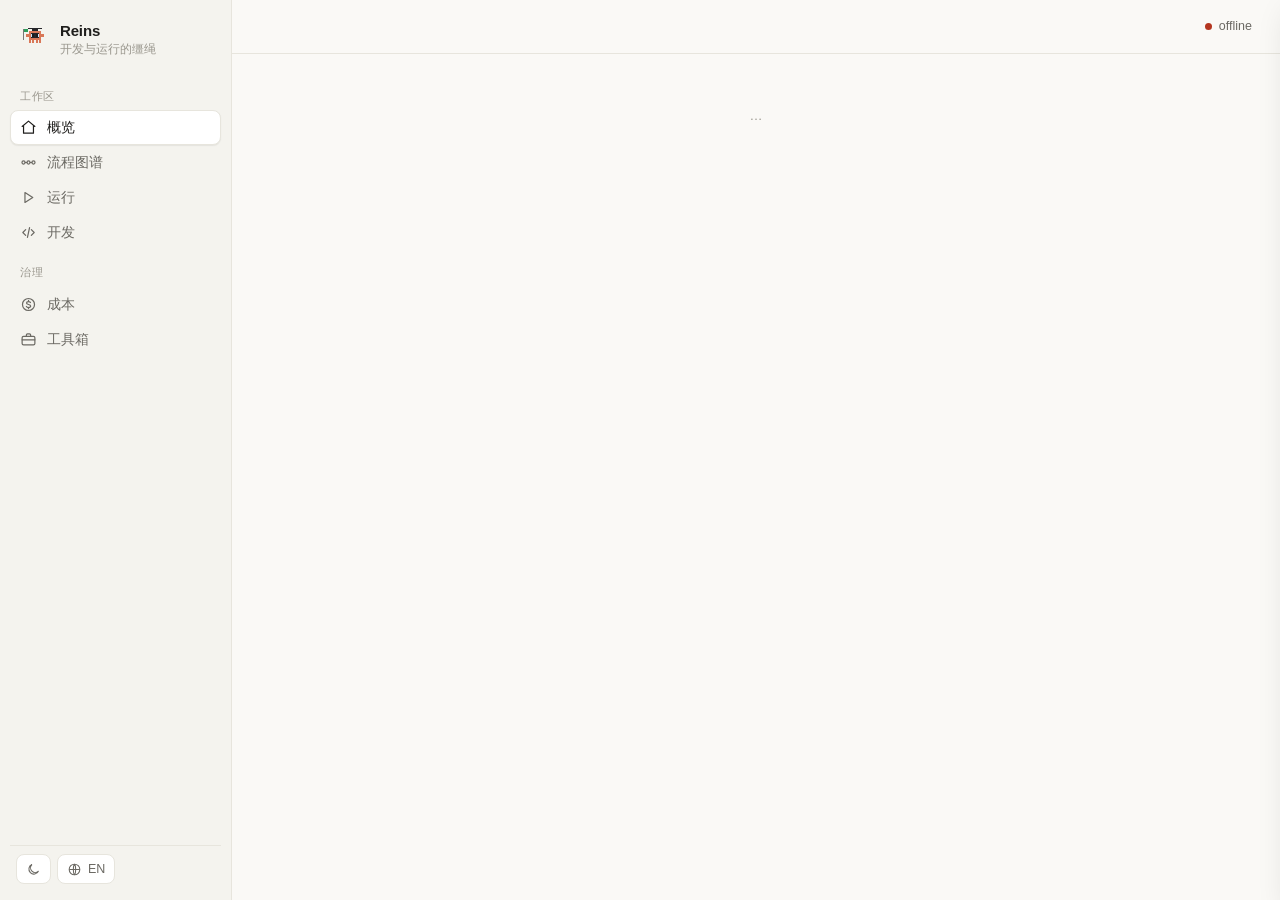
==== reins/board_ui/index.html @ e7862167 "board: redesigned as a web app (sidebar, overview, pipeline drawer, runs, dev, cost, toolbox) - fron" ====
<!doctype html>
<html lang="zh">
<head>
<meta charset="utf-8">
<meta name="viewport" content="width=device-width, initial-scale=1">
<title>Reins</title>
<link rel="stylesheet" href="app.css">
</head>
<body>
<div class="app">
  <aside class="sidebar">
    <a class="brand" href="#/overview"><span id="brand-crab"></span><span><b>Reins</b><small id="brand-sub"></small></span></a>
    <nav class="nav" id="nav"></nav>
    <div class="grow"></div>
    <div class="foot">
      <button class="iconbtn" id="theme" title="theme"></button>
      <button class="iconbtn" id="lang" title="language"></button>
    </div>
  </aside>
  <div class="main">
    <header class="topbar">
      <div class="crumbs" id="crumbs"></div>
      <div class="spacer"></div>
      <span class="live" id="live"></span>
    </header>
    <main class="page" id="page"></main>
  </div>
</div>
<div class="scrim" id="scrim"></div>
<aside class="drawer" id="drawer" aria-hidden="true"></aside>
<script src="app.js"></script>
</body>
</html>
---- reins/board_ui/app.css ----
:root {
  --bg: #faf9f6;
  --panel: #ffffff;
  --sidebar: #f4f3ee;
  --sunken: #f4f3ee;
  --hover: #efede6;
  --border: #e7e5dd;
  --border-strong: #d6d3c9;
  --text: #1f1e1c;
  --muted: #6b6963;
  --faint: #9a978e;
  --accent: #c96442;
  --accent-soft: #f6e9e3;
  --accent-text: #9c4527;
  --green: #2f7d57;
  --green-soft: #e5f2ea;
  --amber: #a86b12;
  --amber-soft: #f8eedb;
  --red: #b4361f;
  --red-soft: #f9e5df;
  --blue: #2f62c4;
  --blue-soft: #e5edfa;
  --violet: #6e4fb5;
  --violet-soft: #eee8f8;
  --teal: #157a6e;
  --teal-soft: #e0f2ef;
  --gray-soft: #efeee9;
  --shadow: 0 1px 2px rgba(31, 30, 28, .04), 0 1px 1px rgba(31, 30, 28, .03);
  --shadow-lg: 0 12px 32px rgba(31, 30, 28, .14), 0 2px 6px rgba(31, 30, 28, .06);
  --radius: 10px;
  --radius-lg: 14px;
  --mono: ui-monospace, "SF Mono", "JetBrains Mono", Menlo, Consolas, monospace;
  --sans: -apple-system, BlinkMacSystemFont, "Segoe UI", Inter, "PingFang SC", "Hiragino Sans GB", "Noto Sans SC", "Microsoft YaHei", sans-serif;
}
@media (prefers-color-scheme: dark) {
  :root:not([data-theme="light"]) {
    --bg: #1b1a18; --panel: #232220; --sidebar: #1f1e1c; --sunken: #1f1e1c; --hover: #2c2a27;
    --border: #34322e; --border-strong: #46433e; --text: #ebe9e3; --muted: #a8a59c; --faint: #7d7a72;
    --accent: #d97757; --accent-soft: #3a2a23; --accent-text: #eba487;
    --green: #5fbf8f; --green-soft: #1f3329; --amber: #e0a94a; --amber-soft: #382d1b; --red: #ec7b62; --red-soft: #3c231d;
    --blue: #7ea6f0; --blue-soft: #1f2a3e; --violet: #b49ae8; --violet-soft: #2c2540; --teal: #5cc4b5; --teal-soft: #1b3330;
    --gray-soft: #2c2a27; --shadow: none; --shadow-lg: 0 12px 32px rgba(0, 0, 0, .5);
  }
}
:root[data-theme="dark"] {
  --bg: #1b1a18; --panel: #232220; --sidebar: #1f1e1c; --sunken: #1f1e1c; --hover: #2c2a27;
  --border: #34322e; --border-strong: #46433e; --text: #ebe9e3; --muted: #a8a59c; --faint: #7d7a72;
  --accent: #d97757; --accent-soft: #3a2a23; --accent-text: #eba487;
  --green: #5fbf8f; --green-soft: #1f3329; --amber: #e0a94a; --amber-soft: #382d1b; --red: #ec7b62; --red-soft: #3c231d;
  --blue: #7ea6f0; --blue-soft: #1f2a3e; --violet: #b49ae8; --violet-soft: #2c2540; --teal: #5cc4b5; --teal-soft: #1b3330;
  --gray-soft: #2c2a27; --shadow: none; --shadow-lg: 0 12px 32px rgba(0, 0, 0, .5);
}

* { box-sizing: border-box; }
html, body { margin: 0; height: 100%; }
html { scrollbar-color: var(--border-strong) transparent; }
.table-wrap { scrollbar-width: thin; }
body { background: var(--bg); color: var(--text); font: 14px/1.5 var(--sans); -webkit-font-smoothing: antialiased; }
a { color: inherit; text-decoration: none; }
button { font: inherit; color: inherit; }
.mono { font-family: var(--mono); font-size: 12.5px; }
.muted { color: var(--muted); }
.faint { color: var(--faint); }
.nowrap { white-space: nowrap; }

/* ---------- shell ---------- */
.app { display: grid; grid-template-columns: 232px 1fr; min-height: 100vh; }
.sidebar { background: var(--sidebar); border-right: 1px solid var(--border); padding: 14px 10px; position: sticky; top: 0; height: 100vh;
  display: flex; flex-direction: column; gap: 2px; }
.brand { display: flex; align-items: center; gap: 10px; padding: 6px 10px 14px; }
.brand svg { width: 30px; height: 22px; shape-rendering: crispEdges; }
.brand b { font-size: 15px; letter-spacing: -.01em; }
.brand small { display: block; color: var(--faint); font-size: 11.5px; margin-top: -2px; }
.nav-label { font-size: 11px; color: var(--faint); text-transform: uppercase; letter-spacing: .06em; padding: 14px 10px 6px; }
.nav a { display: flex; align-items: center; gap: 10px; padding: 7px 10px; border-radius: 8px; color: var(--muted); font-weight: 500; }
.nav a:hover { background: var(--hover); color: var(--text); }
.nav a.active { background: var(--panel); color: var(--text); box-shadow: var(--shadow); border: 1px solid var(--border); padding: 6px 9px; }
.nav svg { width: 17px; height: 17px; flex: none; stroke: currentColor; fill: none; stroke-width: 1.7; stroke-linecap: round; stroke-linejoin: round; }
.nav .count { margin-left: auto; font-size: 11.5px; font-weight: 600; background: var(--gray-soft); color: var(--muted); border-radius: 999px; padding: 0 7px; }
.nav .count.hot { background: var(--accent-soft); color: var(--accent-text); }
.sidebar .grow { flex: 1; }
.sidebar .foot { display: flex; gap: 6px; padding: 8px 6px 2px; border-top: 1px solid var(--border); }
.iconbtn { border: 1px solid var(--border); background: var(--panel); border-radius: 8px; height: 30px; padding: 0 9px; cursor: pointer;
  display: inline-flex; align-items: center; gap: 6px; font-size: 12.5px; color: var(--muted); }
.iconbtn:hover { color: var(--text); border-color: var(--border-strong); }
.iconbtn svg { width: 15px; height: 15px; stroke: currentColor; fill: none; stroke-width: 1.7; }

.main { min-width: 0; }
.topbar { position: sticky; top: 0; z-index: 5; background: color-mix(in srgb, var(--bg) 88%, transparent); backdrop-filter: blur(8px);
  border-bottom: 1px solid var(--border); display: flex; align-items: center; gap: 12px; padding: 0 28px; height: 54px; }
.crumbs { display: flex; align-items: center; gap: 8px; color: var(--muted); font-size: 13px; min-width: 0; }
.crumbs b { color: var(--text); font-weight: 600; }
.crumbs .sep { color: var(--faint); }
.topbar .spacer { flex: 1; }
.live { display: inline-flex; align-items: center; gap: 7px; font-size: 12.5px; color: var(--muted); }
.dot { width: 7px; height: 7px; border-radius: 50%; background: var(--faint); display: inline-block; flex: none; }
.dot.green { background: var(--green); } .dot.amber { background: var(--amber); } .dot.red { background: var(--red); }
.dot.blue { background: var(--blue); } .dot.accent { background: var(--accent); }
.dot.pulse { box-shadow: 0 0 0 0 color-mix(in srgb, currentColor 40%, transparent); animation: pulse 1.8s infinite; color: var(--green); }
@keyframes pulse { 0% { box-shadow: 0 0 0 0 color-mix(in srgb, var(--green) 45%, transparent); } 70% { box-shadow: 0 0 0 7px transparent; } 100% { box-shadow: 0 0 0 0 transparent; } }

.page { padding: 26px 28px 60px; max-width: 1480px; }
.page-head { display: flex; align-items: flex-end; gap: 16px; margin-bottom: 20px; }
.page-head h1 { font-size: 22px; line-height: 1.25; margin: 0; font-weight: 650; letter-spacing: -.015em; }
.page-head p { margin: 4px 0 0; color: var(--muted); }
.page-head .actions { margin-left: auto; display: flex; gap: 8px; }

.section { margin-top: 30px; }
.section-head { display: flex; align-items: baseline; gap: 10px; margin-bottom: 12px; }
.section-head h2 { font-size: 15px; margin: 0; font-weight: 620; letter-spacing: -.005em; }
.section-head .sub { color: var(--muted); font-size: 13px; }
.section-head .more { margin-left: auto; font-size: 13px; color: var(--accent-text); font-weight: 500; }
.section-head .more:hover { text-decoration: underline; }

/* ---------- primitives ---------- */
.card { background: var(--panel); border: 1px solid var(--border); border-radius: var(--radius-lg); box-shadow: var(--shadow); }
.card.pad { padding: 16px 18px; }
.grid { display: grid; gap: 14px; }
.g4 { grid-template-columns: repeat(4, minmax(0, 1fr)); }
.g3 { grid-template-columns: repeat(3, minmax(0, 1fr)); }
.g2 { grid-template-columns: repeat(2, minmax(0, 1fr)); }
.cols { display: grid; grid-template-columns: minmax(0, 1.35fr) minmax(0, 1fr); gap: 22px; align-items: start; }

.kpi { padding: 15px 18px 16px; }
.kpi .label { font-size: 12.5px; color: var(--muted); display: flex; align-items: center; gap: 7px; }
.kpi .value { font-size: 26px; font-weight: 650; letter-spacing: -.02em; margin-top: 6px; line-height: 1.15; font-variant-numeric: tabular-nums; }
.kpi .value small { font-size: 14px; font-weight: 500; color: var(--faint); margin-left: 4px; }
.kpi .foot { font-size: 12.5px; color: var(--muted); margin-top: 6px; }
.meter { height: 4px; background: var(--gray-soft); border-radius: 99px; overflow: hidden; margin-top: 10px; }
.meter i { display: block; height: 100%; background: var(--accent); border-radius: 99px; }
.meter i.green { background: var(--green); } .meter i.amber { background: var(--amber); } .meter i.red { background: var(--red); }

.badge { display: inline-flex; align-items: center; gap: 5px; font-size: 12px; font-weight: 550; line-height: 20px; padding: 0 8px;
  border-radius: 999px; background: var(--gray-soft); color: var(--muted); white-space: nowrap; }
.badge .dot { width: 6px; height: 6px; }
.badge.green { background: var(--green-soft); color: var(--green); } .badge.amber { background: var(--amber-soft); color: var(--amber); }
.badge.red { background: var(--red-soft); color: var(--red); } .badge.blue { background: var(--blue-soft); color: var(--blue); }
.badge.accent { background: var(--accent-soft); color: var(--accent-text); } .badge.violet { background: var(--violet-soft); color: var(--violet); }
.badge.teal { background: var(--teal-soft); color: var(--teal); }
.badge.outline { background: transparent; border: 1px solid var(--border); }
.chip { display: inline-flex; align-items: center; gap: 4px; font-family: var(--mono); font-size: 12px; padding: 1px 7px; border-radius: 6px;
  background: var(--sunken); border: 1px solid var(--border); color: var(--text); max-width: 100%; overflow: hidden; text-overflow: ellipsis; white-space: nowrap; }

.empty { padding: 26px 18px; text-align: center; color: var(--faint); font-size: 13px; }

/* ---------- alerts ---------- */
.alerts { display: flex; flex-direction: column; gap: 8px; margin-bottom: 22px; }
.alert { display: flex; gap: 12px; align-items: flex-start; padding: 11px 14px; border-radius: var(--radius); border: 1px solid var(--border); background: var(--panel); }
.alert svg { width: 17px; height: 17px; flex: none; margin-top: 1px; stroke: currentColor; fill: none; stroke-width: 1.8; }
.alert.warn { border-color: color-mix(in srgb, var(--amber) 35%, var(--border)); background: var(--amber-soft); }
.alert.warn svg { color: var(--amber); }
.alert.action { border-color: color-mix(in srgb, var(--red) 35%, var(--border)); background: var(--red-soft); }
.alert.action svg { color: var(--red); }
.alert b { font-weight: 600; }
.alert .body { color: var(--muted); font-size: 13px; margin-top: 1px; word-break: break-word; }
.alert .when { margin-left: auto; color: var(--faint); font-size: 12px; white-space: nowrap; }

/* ---------- pipeline ---------- */
.flow { display: flex; align-items: stretch; gap: 0; overflow-x: auto; padding: 2px 2px 8px; scrollbar-width: thin; scrollbar-color: var(--border-strong) transparent; }
.flow::-webkit-scrollbar { height: 6px; } .flow::-webkit-scrollbar-thumb { background: var(--border-strong); border-radius: 99px; }
.flow .link { flex: 0 0 22px; position: relative; }
.flow .link::before { content: ""; position: absolute; left: 4px; right: 4px; top: 50%; border-top: 1.5px dashed var(--border-strong); }
.flow .link::after { content: ""; position: absolute; right: 3px; top: calc(50% - 4px); border: 4px solid transparent; border-left: 6px solid var(--border-strong); border-right: 0; }
.stage { flex: 1 1 0; min-width: 196px; text-align: left; cursor: pointer; padding: 14px 15px 14px; display: flex; flex-direction: column; gap: 8px;
  transition: border-color .15s, transform .15s, box-shadow .15s; background: var(--panel); border: 1px solid var(--border); border-radius: var(--radius-lg); box-shadow: var(--shadow); }
.stage:hover { border-color: var(--border-strong); transform: translateY(-1px); box-shadow: var(--shadow-lg); }
.stage.busy { border-color: color-mix(in srgb, var(--green) 45%, var(--border)); }
.stage .top { display: flex; align-items: flex-start; justify-content: space-between; gap: 8px; }
.stage .idx { font-size: 11.5px; color: var(--faint); font-weight: 600; font-variant-numeric: tabular-nums; }
.crab { width: 64px; height: 48px; shape-rendering: crispEdges; display: block; }
.stage.busy .crab { animation: bob 1s ease-in-out infinite; }
@keyframes bob { 50% { transform: translateY(-3px); } }
.stage h3 { margin: 0; font-size: 15px; font-weight: 640; letter-spacing: -.01em; }
.stage .key { font-family: var(--mono); font-size: 11.5px; color: var(--faint); }
.stage .about { font-size: 12.5px; color: var(--muted); line-height: 1.45; display: -webkit-box; -webkit-line-clamp: 2; -webkit-box-orient: vertical; overflow: hidden; min-height: 36px; }
.stage .status { display: flex; flex-wrap: wrap; gap: 5px; min-height: 20px; }
.shelves { display: flex; flex-wrap: wrap; gap: 4px; padding-top: 8px; border-top: 1px solid var(--border); }
.shelf-n { font-size: 11.5px; padding: 0 6px; border-radius: 5px; line-height: 19px; font-weight: 550; white-space: nowrap; display: inline-block; }
.compact .stage { min-width: 150px; padding: 12px 13px; gap: 6px; }
.stage .chip { display: block; }
.compact .stage .about, .compact .shelves { display: none; }
.compact .crab { width: 52px; height: 39px; }

.s-trained { background: var(--accent-soft); color: var(--accent-text); }
.s-pretrained { background: var(--blue-soft); color: var(--blue); }
.s-paid { background: var(--red-soft); color: var(--red); }
.s-prompt { background: var(--violet-soft); color: var(--violet); }
.s-code { background: var(--gray-soft); color: var(--muted); }
.s-api { background: var(--teal-soft); color: var(--teal); }
.s-data { background: var(--amber-soft); color: var(--amber); }

/* ---------- drawer ---------- */
.scrim { position: fixed; inset: 0; background: rgba(20, 19, 17, .28); z-index: 20; opacity: 0; pointer-events: none; transition: opacity .18s; }
.scrim.open { opacity: 1; pointer-events: auto; }
.drawer { position: fixed; top: 0; right: 0; bottom: 0; width: min(560px, 100vw); background: var(--panel); border-left: 1px solid var(--border);
  box-shadow: var(--shadow-lg); z-index: 21; transform: translateX(102%); transition: transform .22s ease; display: flex; flex-direction: column; }
.drawer.open { transform: none; }
.drawer header { display: flex; gap: 14px; align-items: center; padding: 18px 22px; border-bottom: 1px solid var(--border); }
.drawer header h2 { margin: 0; font-size: 18px; font-weight: 650; }
.drawer header .x { margin-left: auto; }
.drawer .content { overflow-y: auto; padding: 18px 22px 40px; }
.kv { display: grid; grid-template-columns: 96px 1fr; gap: 8px 14px; font-size: 13px; margin: 0; }
.kv dt { color: var(--muted); }
.kv dd { margin: 0; min-width: 0; }
.group-title { font-size: 12px; font-weight: 600; color: var(--muted); margin: 20px 0 8px; display: flex; align-items: center; gap: 8px; }
.toollist { display: flex; flex-direction: column; border: 1px solid var(--border); border-radius: var(--radius); overflow: hidden; }
.toolrow { display: grid; grid-template-columns: minmax(0, 1fr) auto; gap: 2px 12px; padding: 9px 12px; border-top: 1px solid var(--border); }
.toolrow:first-child { border-top: 0; }
.toolrow .t { font-weight: 560; font-size: 13px; }
.toolrow .v { font-family: var(--mono); font-size: 12px; color: var(--muted); text-align: right; }
.toolrow .d { grid-column: 1 / -1; font-size: 12.5px; color: var(--muted); }

/* ---------- runs ---------- */
.run { padding: 16px 18px; }
.run + .run { margin-top: 12px; }
.run-head { display: flex; align-items: flex-start; gap: 12px; }
.run-head h3 { margin: 0; font-size: 15.5px; font-weight: 640; }
.run-head .id { font-family: var(--mono); font-size: 12px; color: var(--faint); margin-top: 2px; }
.run-head .right { margin-left: auto; display: flex; gap: 6px; flex-wrap: wrap; justify-content: flex-end; }
.run .purpose { color: var(--muted); font-size: 13px; margin: 8px 0 14px; }
.stepper { display: grid; grid-auto-flow: column; grid-auto-columns: 1fr; gap: 6px; }
.step { min-width: 0; }
.step .bar { height: 6px; border-radius: 99px; background: var(--gray-soft); overflow: hidden; }
.step .bar i { display: block; height: 100%; border-radius: 99px; background: var(--green); }
.step.running .bar i { background: var(--accent); }
.step.running .bar { background: color-mix(in srgb, var(--accent) 16%, var(--gray-soft)); }
.step .name { font-size: 12px; margin-top: 6px; display: flex; justify-content: space-between; gap: 6px; color: var(--faint); }
.step .name span:first-child { overflow: hidden; text-overflow: ellipsis; white-space: nowrap; }
.step.done .name span:first-child { color: var(--muted); }
.step.running .name span:first-child { color: var(--text); font-weight: 600; }
.stats { display: grid; grid-template-columns: repeat(5, minmax(0, 1fr)); gap: 0; margin-top: 16px; border: 1px solid var(--border); border-radius: var(--radius); overflow: hidden; }
.stat { padding: 9px 12px; border-left: 1px solid var(--border); min-width: 0; }
.stat:first-child { border-left: 0; }
.stat .k { font-size: 11.5px; color: var(--faint); }
.stat .v { font-size: 14px; font-weight: 600; margin-top: 1px; font-variant-numeric: tabular-nums; white-space: nowrap; overflow: hidden; text-overflow: ellipsis; }
.stat .v small { font-weight: 500; color: var(--faint); }
.notes { margin-top: 12px; display: flex; flex-direction: column; gap: 6px; }
.note { font-size: 13px; display: flex; gap: 8px; align-items: flex-start; }
.note.bad { color: var(--red); } .note.warn { color: var(--amber); } .note.ok { color: var(--green); }
details.probe { margin-top: 12px; }
details.probe summary { cursor: pointer; color: var(--muted); font-size: 12.5px; list-style: none; display: inline-flex; gap: 6px; align-items: center; }
details.probe summary::-webkit-details-marker { display: none; }
details.probe summary::before { content: "›"; display: inline-block; transition: transform .15s; font-size: 15px; }
details.probe[open] summary::before { transform: rotate(90deg); }
details.probe pre { margin: 8px 0 0; background: var(--sunken); border: 1px solid var(--border); border-radius: var(--radius); padding: 10px 12px;
  font: 12px/1.55 var(--mono); overflow-x: auto; max-height: 280px; color: var(--muted); }

.mini { display: flex; flex-direction: column; }
.mini-row { display: grid; grid-template-columns: minmax(0, 1fr) auto; gap: 4px 12px; padding: 12px 16px; border-top: 1px solid var(--border); }
.mini-row:first-child { border-top: 0; }
.mini-row:hover { background: var(--hover); }
.mini-row .t { font-weight: 580; overflow: hidden; text-overflow: ellipsis; white-space: nowrap; }
.mini-row .s { grid-column: 1 / -1; font-size: 12.5px; color: var(--muted); overflow: hidden; text-overflow: ellipsis; white-space: nowrap; }
.mini-row .meter { grid-column: 1 / -1; margin-top: 4px; }

/* ---------- tables ---------- */
.table-wrap { overflow-x: auto; }
table { border-collapse: separate; border-spacing: 0; width: 100%; font-size: 13px; }
th { text-align: left; font-weight: 550; font-size: 12px; color: var(--muted); padding: 9px 14px; border-bottom: 1px solid var(--border); background: var(--sunken); white-space: nowrap; }
th:first-child { border-top-left-radius: var(--radius-lg); } th:last-child { border-top-right-radius: var(--radius-lg); }
td { padding: 11px 14px; border-bottom: 1px solid var(--border); vertical-align: top; }
tr:last-child td { border-bottom: 0; }
tbody tr:hover td { background: var(--hover); }
td .sub { color: var(--muted); font-size: 12.5px; margin-top: 2px; }
th.num { text-align: right; }
td.num { text-align: right; font-variant-numeric: tabular-nums; white-space: nowrap; }

/* ---------- cost ---------- */
.provider .name { display: flex; align-items: center; gap: 8px; font-weight: 600; text-transform: capitalize; }
.provider .bal { font-size: 28px; font-weight: 650; letter-spacing: -.02em; margin: 10px 0 2px; font-variant-numeric: tabular-nums; }
.provider .bal.low { color: var(--red); }
.provider .rows { display: grid; grid-template-columns: 1fr 1fr 1fr; margin-top: 12px; padding-top: 12px; border-top: 1px solid var(--border); }
.provider .rows div { font-size: 12px; color: var(--faint); }
.provider .rows b { display: block; font-size: 14px; color: var(--text); font-weight: 600; margin-top: 1px; }
.pool-row { display: grid; grid-template-columns: 90px 1fr 140px; gap: 14px; align-items: center; padding: 10px 0; border-top: 1px solid var(--border); font-size: 13px; }
.pool-row:first-child { border-top: 0; }
.pool-row .meter { margin: 0; height: 6px; }
.pool-row .num { text-align: right; font-variant-numeric: tabular-nums; }

/* ---------- toolbox ---------- */
.filters { display: flex; flex-wrap: wrap; gap: 6px; align-items: center; margin-bottom: 14px; }
.fchip { border: 1px solid var(--border); background: var(--panel); border-radius: 999px; padding: 3px 11px; font-size: 12.5px; cursor: pointer; color: var(--muted); }
.fchip:hover { border-color: var(--border-strong); color: var(--text); }
.fchip.on { background: var(--text); color: var(--bg); border-color: var(--text); }
.search { margin-left: auto; border: 1px solid var(--border); background: var(--panel); border-radius: 8px; height: 32px; padding: 0 11px; width: 240px; color: var(--text); font: inherit; font-size: 13px; }
.search:focus { outline: 2px solid color-mix(in srgb, var(--accent) 35%, transparent); border-color: var(--accent); }

/* ---------- responsive ---------- */
@media (max-width: 1180px) { .cols { grid-template-columns: 1fr; } .g4 { grid-template-columns: repeat(2, minmax(0, 1fr)); } }
@media (max-width: 860px) {
  .app { grid-template-columns: 1fr; }
  .sidebar { position: static; height: auto; flex-direction: row; overflow-x: auto; padding: 8px; border-right: 0; border-bottom: 1px solid var(--border); }
  .brand small, .nav-label, .sidebar .grow, .sidebar .foot { display: none; }
  .nav { display: flex; gap: 2px; }
  .nav a span.label { display: none; }
  .topbar { padding: 0 16px; }
  .page { padding: 18px 16px 48px; }
  .g3, .g2 { grid-template-columns: 1fr; }
  .stats { grid-template-columns: repeat(2, minmax(0, 1fr)); }
  .stat:nth-child(odd) { border-left: 0; } .stat { border-top: 1px solid var(--border); } .stat:nth-child(-n+2) { border-top: 0; }
  .search { width: 100%; margin-left: 0; }
}
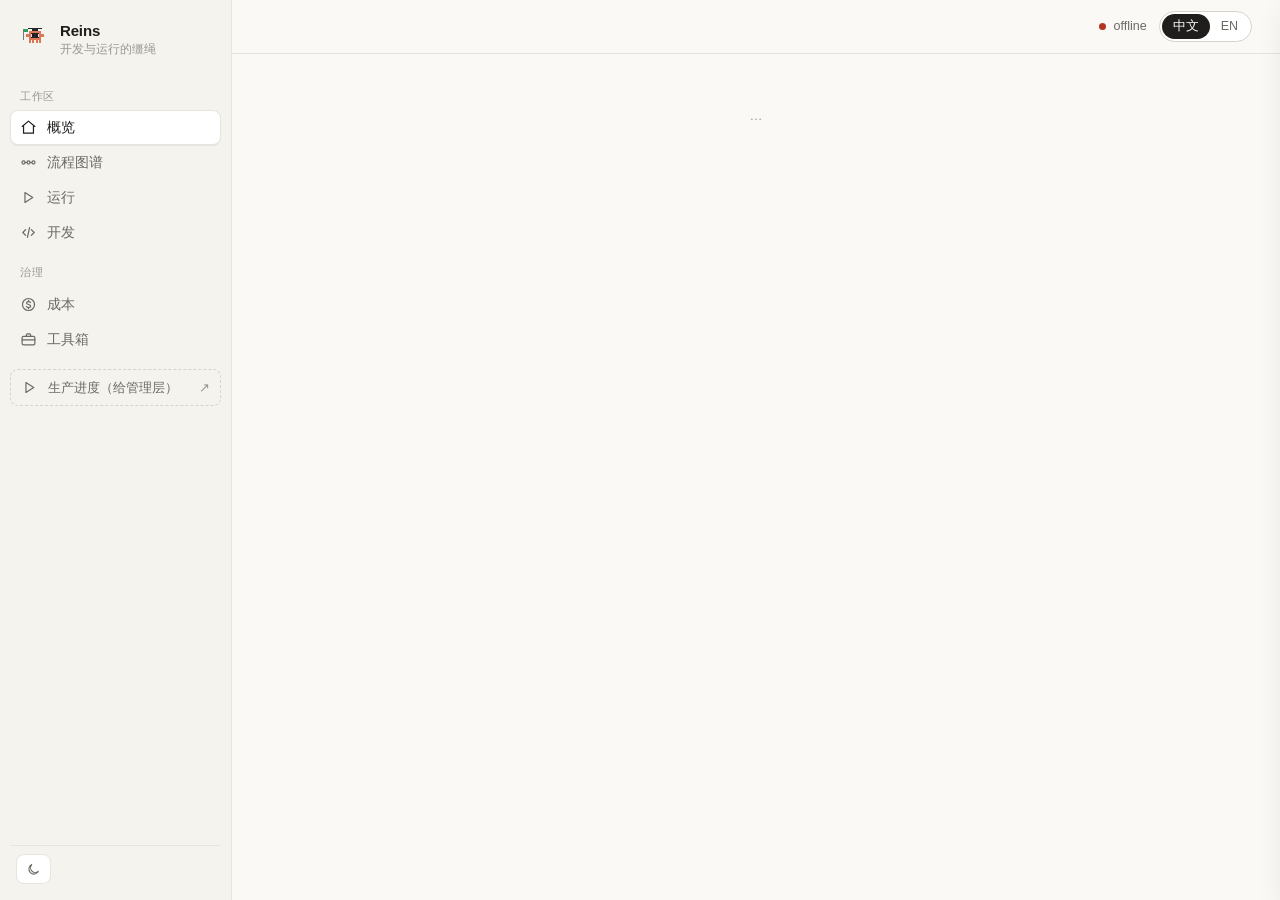
==== commit ad04880a: "board: a production page for managers (/production): production and rework only, per work package pr" ====
--- a/reins/board_ui/index.html
+++ b/reins/board_ui/index.html
@@ -11,10 +11,10 @@
   <aside class="sidebar">
     <a class="brand" href="#/overview"><span id="brand-crab"></span><span><b>Reins</b><small id="brand-sub"></small></span></a>
     <nav class="nav" id="nav"></nav>
+    <a class="prodlink" id="prodlink" href="production" target="_blank" rel="noopener"></a>
     <div class="grow"></div>
     <div class="foot">
       <button class="iconbtn" id="theme" title="theme"></button>
-      <button class="iconbtn" id="lang" title="language"></button>
     </div>
   </aside>
   <div class="main">
@@ -22,6 +22,7 @@
       <div class="crumbs" id="crumbs"></div>
       <div class="spacer"></div>
       <span class="live" id="live"></span>
+      <div class="seg" id="lang" role="group" aria-label="language"><button data-lang="zh">中文</button><button data-lang="en">EN</button></div>
     </header>
     <main class="page" id="page"></main>
   </div>
--- a/reins/board_ui/app.css
+++ b/reins/board_ui/app.css
@@ -54,7 +54,9 @@
 * { box-sizing: border-box; }
 html, body { margin: 0; height: 100%; }
 html { scrollbar-color: var(--border-strong) transparent; }
-.table-wrap { scrollbar-width: thin; }
+html, body { overflow-x: clip; }                   /* no sideways scrolling anywhere; content wraps instead */
+.main, .page, .card, .drawer { min-width: 0; max-width: 100%; }
+td, .purpose, .alert .body, .run-head .id, .kv dd, .toolrow .d, .note { overflow-wrap: anywhere; }
 body { background: var(--bg); color: var(--text); font: 14px/1.5 var(--sans); -webkit-font-smoothing: antialiased; }
 a { color: inherit; text-decoration: none; }
 button { font: inherit; color: inherit; }
@@ -100,13 +102,13 @@
 @keyframes pulse { 0% { box-shadow: 0 0 0 0 color-mix(in srgb, var(--green) 45%, transparent); } 70% { box-shadow: 0 0 0 7px transparent; } 100% { box-shadow: 0 0 0 0 transparent; } }
 
 .page { padding: 26px 28px 60px; max-width: 1480px; }
-.page-head { display: flex; align-items: flex-end; gap: 16px; margin-bottom: 20px; }
+.page-head { display: flex; flex-wrap: wrap; align-items: flex-end; gap: 16px; margin-bottom: 20px; }
 .page-head h1 { font-size: 22px; line-height: 1.25; margin: 0; font-weight: 650; letter-spacing: -.015em; }
 .page-head p { margin: 4px 0 0; color: var(--muted); }
 .page-head .actions { margin-left: auto; display: flex; gap: 8px; }
 
 .section { margin-top: 30px; }
-.section-head { display: flex; align-items: baseline; gap: 10px; margin-bottom: 12px; }
+.section-head { display: flex; flex-wrap: wrap; align-items: baseline; gap: 4px 10px; margin-bottom: 12px; }
 .section-head h2 { font-size: 15px; margin: 0; font-weight: 620; letter-spacing: -.005em; }
 .section-head .sub { color: var(--muted); font-size: 13px; }
 .section-head .more { margin-left: auto; font-size: 13px; color: var(--accent-text); font-weight: 500; }
@@ -138,7 +140,7 @@
 .badge.accent { background: var(--accent-soft); color: var(--accent-text); } .badge.violet { background: var(--violet-soft); color: var(--violet); }
 .badge.teal { background: var(--teal-soft); color: var(--teal); }
 .badge.outline { background: transparent; border: 1px solid var(--border); }
-.chip { display: inline-flex; align-items: center; gap: 4px; font-family: var(--mono); font-size: 12px; padding: 1px 7px; border-radius: 6px;
+.chip { display: inline-block; vertical-align: middle; align-items: center; gap: 4px; font-family: var(--mono); font-size: 12px; padding: 1px 7px; border-radius: 6px;
   background: var(--sunken); border: 1px solid var(--border); color: var(--text); max-width: 100%; overflow: hidden; text-overflow: ellipsis; white-space: nowrap; }
 
 .empty { padding: 26px 18px; text-align: center; color: var(--faint); font-size: 13px; }
@@ -156,12 +158,11 @@
 .alert .when { margin-left: auto; color: var(--faint); font-size: 12px; white-space: nowrap; }
 
 /* ---------- pipeline ---------- */
-.flow { display: flex; align-items: stretch; gap: 0; overflow-x: auto; padding: 2px 2px 8px; scrollbar-width: thin; scrollbar-color: var(--border-strong) transparent; }
-.flow::-webkit-scrollbar { height: 6px; } .flow::-webkit-scrollbar-thumb { background: var(--border-strong); border-radius: 99px; }
-.flow .link { flex: 0 0 22px; position: relative; }
-.flow .link::before { content: ""; position: absolute; left: 4px; right: 4px; top: 50%; border-top: 1.5px dashed var(--border-strong); }
-.flow .link::after { content: ""; position: absolute; right: 3px; top: calc(50% - 4px); border: 4px solid transparent; border-left: 6px solid var(--border-strong); border-right: 0; }
-.stage { flex: 1 1 0; min-width: 196px; text-align: left; cursor: pointer; padding: 14px 15px 14px; display: flex; flex-direction: column; gap: 8px;
+.flow-wrap { container-type: inline-size; }
+.flow { display: grid; grid-template-columns: repeat(var(--n, 5), minmax(0, 1fr)); gap: 22px; padding: 2px; }
+.flow .stage:not(:last-child)::after { content: ""; position: absolute; top: 50%; right: -18px; width: 14px; border-top: 1.5px dashed var(--border-strong); }
+.flow .stage:not(:last-child)::before { content: ""; position: absolute; top: calc(50% - 4px); right: -21px; border: 4px solid transparent; border-left: 5px solid var(--border-strong); border-right: 0; }
+.stage { position: relative; min-width: 0; text-align: left; cursor: pointer; padding: 14px 15px 14px; display: flex; flex-direction: column; gap: 8px;
   transition: border-color .15s, transform .15s, box-shadow .15s; background: var(--panel); border: 1px solid var(--border); border-radius: var(--radius-lg); box-shadow: var(--shadow); }
 .stage:hover { border-color: var(--border-strong); transform: translateY(-1px); box-shadow: var(--shadow-lg); }
 .stage.busy { border-color: color-mix(in srgb, var(--green) 45%, var(--border)); }
@@ -176,7 +177,7 @@
 .stage .status { display: flex; flex-wrap: wrap; gap: 5px; min-height: 20px; }
 .shelves { display: flex; flex-wrap: wrap; gap: 4px; padding-top: 8px; border-top: 1px solid var(--border); }
 .shelf-n { font-size: 11.5px; padding: 0 6px; border-radius: 5px; line-height: 19px; font-weight: 550; white-space: nowrap; display: inline-block; }
-.compact .stage { min-width: 150px; padding: 12px 13px; gap: 6px; }
+.compact .stage { padding: 12px 13px; gap: 6px; }
 .stage .chip { display: block; }
 .compact .stage .about, .compact .shelves { display: none; }
 .compact .crab { width: 52px; height: 39px; }
@@ -188,6 +189,19 @@
 .s-code { background: var(--gray-soft); color: var(--muted); }
 .s-api { background: var(--teal-soft); color: var(--teal); }
 .s-data { background: var(--amber-soft); color: var(--amber); }
+
+@container (max-width: 900px) {
+  .flow { grid-template-columns: 1fr; gap: 14px; }
+  .flow .stage { display: grid; grid-template-columns: 64px minmax(0, 1fr) auto; column-gap: 14px; row-gap: 6px; align-items: start; }
+  .flow .stage .top { grid-row: 1 / span 4; display: block; }
+  .flow .stage .top .idx { display: none; }
+  .flow .stage > *:not(.top) { grid-column: 2 / 4; }
+  .flow .stage .about { min-height: 0; }
+  .flow .stage .about:empty, .flow .stage .status:empty { display: none; }
+  .flow .stage:not(:last-child)::after { top: 100%; right: auto; left: 46px; width: 0; height: 14px; border-top: 0; border-left: 1.5px dashed var(--border-strong); }
+  .flow .stage:not(:last-child)::before { top: calc(100% + 9px); right: auto; left: 43px; border: 4px solid transparent; border-top: 5px solid var(--border-strong); border-bottom: 0; }
+  .compact .stage { grid-template-columns: 52px minmax(0, 1fr) auto; }
+}
 
 /* ---------- drawer ---------- */
 .scrim { position: fixed; inset: 0; background: rgba(20, 19, 17, .28); z-index: 20; opacity: 0; pointer-events: none; transition: opacity .18s; }
@@ -243,7 +257,7 @@
 details.probe summary::before { content: "›"; display: inline-block; transition: transform .15s; font-size: 15px; }
 details.probe[open] summary::before { transform: rotate(90deg); }
 details.probe pre { margin: 8px 0 0; background: var(--sunken); border: 1px solid var(--border); border-radius: var(--radius); padding: 10px 12px;
-  font: 12px/1.55 var(--mono); overflow-x: auto; max-height: 280px; color: var(--muted); }
+  font: 12px/1.55 var(--mono); white-space: pre-wrap; overflow-wrap: anywhere; overflow-x: hidden; max-height: 280px; overflow-y: auto; color: var(--muted); }
 
 .mini { display: flex; flex-direction: column; }
 .mini-row { display: grid; grid-template-columns: minmax(0, 1fr) auto; gap: 4px 12px; padding: 12px 16px; border-top: 1px solid var(--border); }
@@ -254,7 +268,8 @@
 .mini-row .meter { grid-column: 1 / -1; margin-top: 4px; }
 
 /* ---------- tables ---------- */
-.table-wrap { overflow-x: auto; }
+.tbl { container-type: inline-size; overflow: hidden; }
+.tbl table { table-layout: fixed; }
 table { border-collapse: separate; border-spacing: 0; width: 100%; font-size: 13px; }
 th { text-align: left; font-weight: 550; font-size: 12px; color: var(--muted); padding: 9px 14px; border-bottom: 1px solid var(--border); background: var(--sunken); white-space: nowrap; }
 th:first-child { border-top-left-radius: var(--radius-lg); } th:last-child { border-top-right-radius: var(--radius-lg); }
@@ -263,6 +278,25 @@
 tbody tr:hover td { background: var(--hover); }
 td .sub { color: var(--muted); font-size: 12.5px; margin-top: 2px; }
 th.num { text-align: right; }
+@container (max-width: 720px) {
+  .tbl:not(.tbl-s) thead { display: none; }
+  .tbl:not(.tbl-s) table, .tbl:not(.tbl-s) tbody, .tbl:not(.tbl-s) tr { display: block; width: 100%; }
+  .tbl:not(.tbl-s) tr { padding: 10px 14px; border-bottom: 1px solid var(--border); }
+  .tbl:not(.tbl-s) tr:last-child { border-bottom: 0; }
+  .tbl:not(.tbl-s) td { display: grid; grid-template-columns: 92px minmax(0, 1fr); gap: 10px; padding: 4px 0; border: 0; text-align: left !important; white-space: normal !important; }
+  .tbl:not(.tbl-s) td::before { content: attr(data-label); color: var(--faint); font-size: 12px; }
+  .tbl:not(.tbl-s) tbody tr:hover td { background: transparent; }
+}
+@container (max-width: 440px) {
+  .tbl.tbl-s thead { display: none; }
+  .tbl.tbl-s table, .tbl.tbl-s tbody, .tbl.tbl-s tr { display: block; width: 100%; }
+  .tbl.tbl-s tr { padding: 10px 14px; border-bottom: 1px solid var(--border); }
+  .tbl.tbl-s tr:last-child { border-bottom: 0; }
+  .tbl.tbl-s td { display: grid; grid-template-columns: 92px minmax(0, 1fr); gap: 10px; padding: 4px 0; border: 0; text-align: left !important; white-space: normal !important; }
+  .tbl.tbl-s td::before { content: attr(data-label); color: var(--faint); font-size: 12px; }
+  .tbl.tbl-s tbody tr:hover td { background: transparent; }
+}
+.cell { min-width: 0; }
 td.num { text-align: right; font-variant-numeric: tabular-nums; white-space: nowrap; }
 
 /* ---------- cost ---------- */
@@ -285,13 +319,108 @@
 .search { margin-left: auto; border: 1px solid var(--border); background: var(--panel); border-radius: 8px; height: 32px; padding: 0 11px; width: 240px; color: var(--text); font: inherit; font-size: 13px; }
 .search:focus { outline: 2px solid color-mix(in srgb, var(--accent) 35%, transparent); border-color: var(--accent); }
 
+
+/* ---------- step diagram (the flow) ---------- */
+.steps-wrap { container-type: inline-size; }
+.steps { display: grid; grid-template-columns: repeat(var(--n, 5), minmax(0, 1fr)); }
+.snode { position: relative; display: flex; flex-direction: column; align-items: center; text-align: center; gap: 6px; padding: 4px 6px 10px;
+  background: none; border: 0; cursor: pointer; color: inherit; font: inherit; min-width: 0; }
+.snode .sdot { width: 36px; height: 36px; border-radius: 50%; border: 2px solid var(--border-strong); background: var(--panel); display: grid;
+  place-items: center; font-weight: 650; color: var(--muted); position: relative; z-index: 1; transition: border-color .15s, box-shadow .15s; }
+.snode:not(:last-child)::after { content: ""; position: absolute; top: 22px; left: calc(50% + 24px); right: calc(-50% + 24px); height: 2px; background: var(--border-strong); }
+.snode.busy .sdot { border-color: var(--green); color: var(--green); box-shadow: 0 0 0 4px var(--green-soft); }
+.snode:hover .sdot { border-color: var(--accent); }
+.snode .slabel { display: flex; flex-direction: column; min-width: 0; max-width: 100%; }
+.snode .slabel b { font-size: 14px; font-weight: 640; }
+.snode .slabel span { font-size: 12px; color: var(--faint); }
+.snode .sver { font: 11.5px var(--mono); color: var(--muted); max-width: 100%; overflow: hidden; text-overflow: ellipsis; white-space: nowrap; }
+.snode .scnt { display: flex; gap: 5px; justify-content: center; flex-wrap: wrap; min-height: 20px; }
+.cnt { font-size: 12px; font-weight: 650; display: inline-flex; align-items: center; gap: 5px; padding: 0 8px; line-height: 20px; border-radius: 99px; background: var(--gray-soft); color: var(--muted); }
+.cnt .dot { width: 6px; height: 6px; }
+.cnt.green { background: var(--green-soft); color: var(--green); } .cnt.red { background: var(--red-soft); color: var(--red); }
+.cnt.amber { background: var(--amber-soft); color: var(--amber); } .cnt.violet { background: var(--violet-soft); color: var(--violet); }
+.steps.big .sdot { width: 76px; height: 60px; border-radius: 18px; }
+.steps.big .sdot .crab { width: 56px; height: 42px; }
+.steps.big .snode:not(:last-child)::after { top: 34px; left: calc(50% + 42px); right: calc(-50% + 42px); }
+.steps.big .snode.busy .crab { animation: bob 1s ease-in-out infinite; }
+.steps-legend { display: flex; gap: 6px 16px; flex-wrap: wrap; justify-content: center; font-size: 12px; color: var(--muted); margin-top: 8px; }
+.steps-legend span { display: inline-flex; align-items: center; gap: 5px; }
+.dot.violet { background: var(--violet); }
+@container (max-width: 640px) {
+  .steps { grid-template-columns: 1fr; }
+  .snode { flex-direction: row; text-align: left; align-items: center; gap: 12px; padding: 6px 0; }
+  .snode .slabel { flex: 1; }
+  .snode .scnt { justify-content: flex-end; }
+  .snode:not(:last-child)::after { left: 17px; right: auto; top: 44px; bottom: -8px; width: 2px; height: auto; }
+  .steps.big .snode:not(:last-child)::after { left: 37px; top: 66px; }
+  .snode .sver { display: none; }
+}
+
+/* ---------- division of work ---------- */
+.division-wrap { container-type: inline-size; }
+.division { display: grid; grid-template-columns: repeat(var(--n, 5), minmax(0, 1fr)); gap: 10px; }
+.dcol { background: var(--panel); border: 1px solid var(--border); border-radius: var(--radius-lg); padding: 12px 12px 10px; min-width: 0; box-shadow: var(--shadow); }
+.dhead { display: flex; flex-direction: column; margin-bottom: 6px; }
+.dhead b { font-size: 13.5px; } .dhead span { font: 11.5px var(--mono); }
+.drow { display: flex; align-items: center; gap: 7px; font-size: 12.5px; padding: 5px 0; border-top: 1px solid var(--border); color: inherit; min-width: 0; }
+.drow .dot { width: 6px; height: 6px; }
+.dt { flex: 1; min-width: 0; overflow: hidden; text-overflow: ellipsis; white-space: nowrap; }
+.dm { color: var(--faint); font-size: 11.5px; white-space: nowrap; }
+.dmore { font-size: 12px; color: var(--faint); padding-top: 6px; }
+.dsub { font-size: 11px; color: var(--faint); letter-spacing: .04em; margin-top: 10px; }
+@container (max-width: 900px) { .division { grid-template-columns: repeat(2, minmax(0, 1fr)); } }
+@container (max-width: 520px) { .division { grid-template-columns: 1fr; } }
+
+/* ---------- needs you ---------- */
+.todos { padding: 2px 0; overflow: hidden; }
+.tgroup { border-top: 1px solid var(--border); }
+.tgroup:first-child { border-top: 0; }
+.tgroup summary { list-style: none; cursor: pointer; display: flex; align-items: center; gap: 10px; padding: 13px 16px; flex-wrap: wrap; }
+.tgroup summary::-webkit-details-marker { display: none; }
+.tgroup summary::after { content: "›"; margin-left: auto; color: var(--faint); font-size: 16px; transition: transform .15s; }
+.tgroup[open] summary::after { transform: rotate(90deg); }
+.tgroup summary b { font-weight: 640; }
+.tn { font-size: 12px; font-weight: 650; background: var(--gray-soft); border-radius: 99px; padding: 0 8px; line-height: 20px; }
+.tgroup summary .faint { font-size: 12.5px; }
+.todo { display: grid; grid-template-columns: 132px minmax(0, 1fr); gap: 12px; padding: 11px 16px; border-top: 1px dashed var(--border); }
+.tk { font-size: 12px; font-weight: 600; padding: 3px 8px; border-radius: 6px; background: var(--gray-soft); color: var(--muted); align-self: start; text-align: center; }
+.tk.red { background: var(--red-soft); color: var(--red); } .tk.amber { background: var(--amber-soft); color: var(--amber); } .tk.green { background: var(--green-soft); color: var(--green); }
+.tm { min-width: 0; }
+.tt { display: flex; flex-wrap: wrap; gap: 2px 10px; align-items: baseline; }
+.tt b { font-weight: 600; } .tt .faint { font-size: 12px; }
+.tr { font-size: 12.5px; color: var(--muted); margin-top: 3px; overflow-wrap: anywhere; }
+.tc { display: flex; align-items: center; gap: 6px; margin-top: 7px; min-width: 0; }
+.tc code { font: 12px var(--mono); background: var(--sunken); border: 1px solid var(--border); border-radius: 6px; padding: 3px 8px; overflow: hidden;
+  text-overflow: ellipsis; white-space: nowrap; min-width: 0; flex: 0 1 auto; }
+.copy { border: 1px solid var(--border); background: var(--panel); border-radius: 6px; width: 28px; height: 24px; display: grid; place-items: center; cursor: pointer; color: var(--muted); flex: none; }
+.copy svg { width: 14px; height: 14px; stroke: currentColor; fill: none; stroke-width: 1.8; }
+.copy:hover { color: var(--text); border-color: var(--border-strong); } .copy.ok { color: var(--green); border-color: var(--green); }
+.tall { display: block; padding: 6px 16px 13px; font-size: 12.5px; color: var(--accent-text); }
+.srow { display: grid; grid-template-columns: minmax(0, 1.5fr) 110px minmax(0, 1fr); gap: 10px; padding: 6px 16px; font-size: 12px; border-top: 1px dashed var(--border); }
+.srow span { overflow: hidden; text-overflow: ellipsis; white-space: nowrap; }
+a.card { color: inherit; display: block; } a.card:hover { border-color: var(--border-strong); }
+.kpi.hot { border-color: color-mix(in srgb, var(--red) 40%, var(--border)); }
+@media (max-width: 860px) { .todo { grid-template-columns: 1fr; gap: 6px; } .tk { justify-self: start; } .srow { grid-template-columns: 1fr; gap: 2px; } }
+
+.tr { display: -webkit-box; -webkit-line-clamp: 2; -webkit-box-orient: vertical; overflow: hidden; }
+.runs-grid { display: grid; grid-template-columns: repeat(auto-fill, minmax(min(480px, 100%), 1fr)); gap: 12px; }
+.runs-grid .run + .run { margin-top: 0; }
+.run.compact { padding: 14px 16px; }
+.run.compact h3 { display: -webkit-box; -webkit-line-clamp: 2; -webkit-box-orient: vertical; overflow: hidden; font-size: 14.5px; }
+.run.compact .purpose { margin: 6px 0 10px; display: -webkit-box; -webkit-line-clamp: 2; -webkit-box-orient: vertical; overflow: hidden; }
+.run.compact .stepper { margin-top: 10px; }
+.statline { display: flex; flex-wrap: wrap; gap: 4px 16px; margin-top: 12px; font-size: 13px; }
+.statline .k { color: var(--faint); font-size: 12px; }
+.statline b { font-weight: 600; font-variant-numeric: tabular-nums; }
+
 /* ---------- responsive ---------- */
 @media (max-width: 1180px) { .cols { grid-template-columns: 1fr; } .g4 { grid-template-columns: repeat(2, minmax(0, 1fr)); } }
 @media (max-width: 860px) {
   .app { grid-template-columns: 1fr; }
-  .sidebar { position: static; height: auto; flex-direction: row; overflow-x: auto; padding: 8px; border-right: 0; border-bottom: 1px solid var(--border); }
+  .sidebar { position: static; height: auto; flex-direction: row; flex-wrap: wrap; align-items: center; padding: 8px; border-right: 0; border-bottom: 1px solid var(--border); }
+  .brand b { display: none; } .brand { padding: 4px 6px; }
   .brand small, .nav-label, .sidebar .grow, .sidebar .foot { display: none; }
-  .nav { display: flex; gap: 2px; }
+  .nav { display: flex; flex-wrap: wrap; gap: 2px; flex: 1; justify-content: space-between; }
   .nav a span.label { display: none; }
   .topbar { padding: 0 16px; }
   .page { padding: 18px 16px 48px; }
@@ -300,3 +429,23 @@
   .stat:nth-child(odd) { border-left: 0; } .stat { border-top: 1px solid var(--border); } .stat:nth-child(-n+2) { border-top: 0; }
   .search { width: 100%; margin-left: 0; }
 }
+
+/* ---------- all-time spend ---------- */
+.bars { display: flex; align-items: flex-end; gap: 6px; height: 190px; padding-top: 18px; }
+.bar-col { flex: 1 1 0; min-width: 0; height: 100%; display: flex; flex-direction: column; justify-content: flex-end; align-items: center; position: relative; }
+.bar-stack { width: 100%; max-width: 46px; display: flex; flex-direction: column-reverse; border-radius: 5px 5px 2px 2px; overflow: hidden; min-height: 2px; }
+.bar-stack i { display: block; min-height: 1px; }
+.bar-v { font-size: 11px; color: var(--muted); margin-bottom: 3px; font-variant-numeric: tabular-nums; white-space: nowrap; }
+.bar-d { font-size: 11px; color: var(--faint); margin-top: 6px; white-space: nowrap; overflow: hidden; text-overflow: ellipsis; max-width: 100%; }
+.legend { display: flex; flex-wrap: wrap; gap: 4px 14px; margin-left: auto; font-size: 12px; color: var(--muted); align-items: center; }
+.legend i, .pdot { display: inline-block; width: 9px; height: 9px; border-radius: 2px; margin-right: 6px; vertical-align: 0; }
+
+/* ---------- language switch, link to the production page ---------- */
+.seg { display: inline-flex; border: 1px solid var(--border-strong); border-radius: 999px; padding: 2px; background: var(--panel); }
+.seg button { border: 0; background: transparent; padding: 3px 11px; border-radius: 999px; cursor: pointer; color: var(--muted); font-size: 12.5px; font-weight: 500; }
+.seg button.on { background: var(--text); color: var(--bg); }
+.prodlink { display: flex; align-items: center; gap: 10px; margin: 10px 0 0; padding: 8px 10px; border-radius: 8px; border: 1px dashed var(--border-strong);
+  color: var(--muted); font-weight: 500; font-size: 13px; }
+.prodlink:hover { background: var(--hover); color: var(--text); }
+.prodlink svg { width: 17px; height: 17px; flex: none; stroke: currentColor; fill: none; stroke-width: 1.7; stroke-linecap: round; stroke-linejoin: round; }
+.prodlink .ext { margin-left: auto; color: var(--faint); }
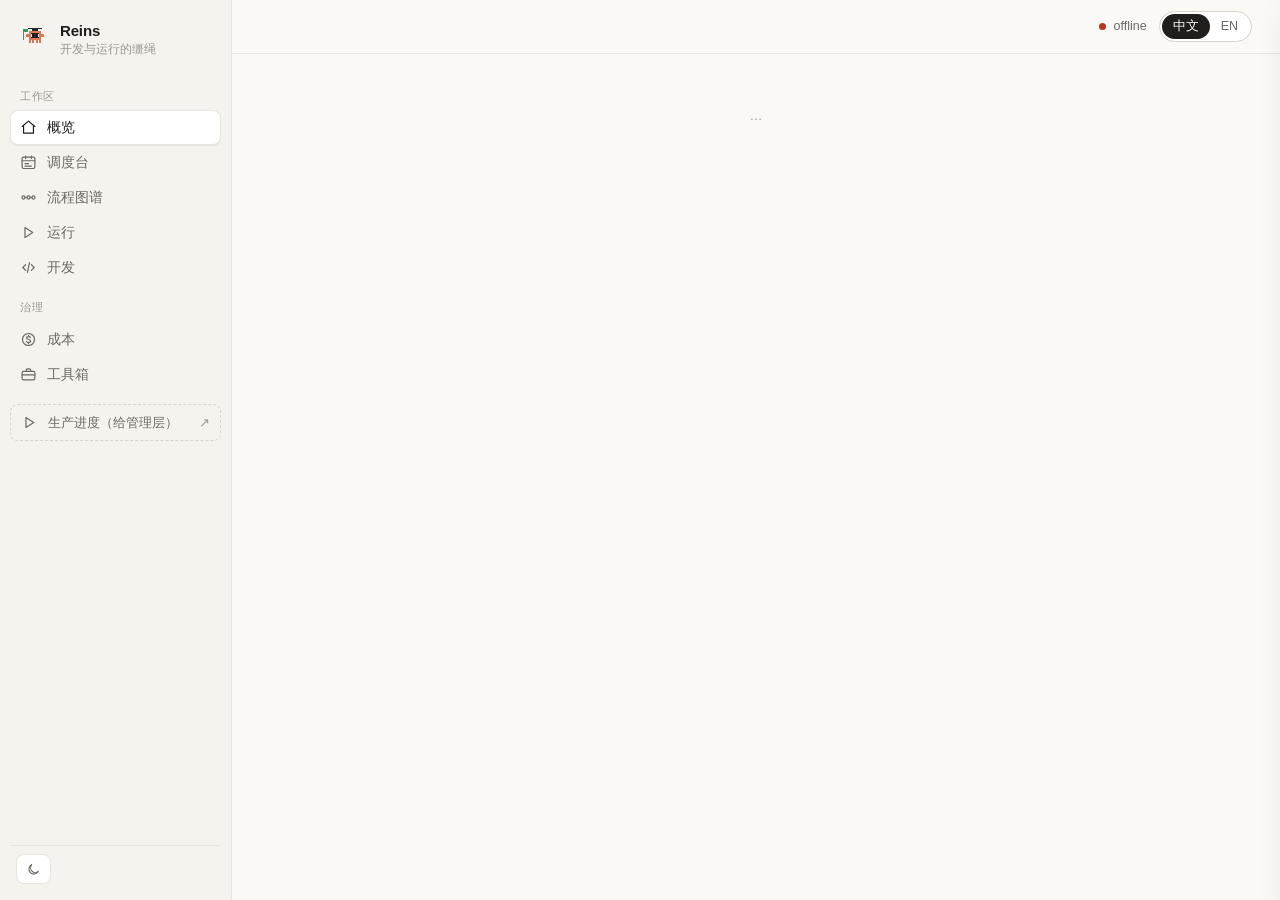
==== commit 9854c7e2: "Board ops panel: delivery batches as a schedule, what the automation did, review progress User 2026-" ====
--- a/reins/board_ui/index.html
+++ b/reins/board_ui/index.html
@@ -29,6 +29,8 @@
 </div>
 <div class="scrim" id="scrim"></div>
 <aside class="drawer" id="drawer" aria-hidden="true"></aside>
+<link rel="stylesheet" href="ops.css">
+<script src="ops.js"></script>
 <script src="app.js"></script>
 </body>
 </html>
--- a/reins/board_ui/app.css
+++ b/reins/board_ui/app.css
@@ -449,3 +449,30 @@
 .prodlink:hover { background: var(--hover); color: var(--text); }
 .prodlink svg { width: 17px; height: 17px; flex: none; stroke: currentColor; fill: none; stroke-width: 1.7; stroke-linecap: round; stroke-linejoin: round; }
 .prodlink .ext { margin-left: auto; color: var(--faint); }
+
+/* by work package (overview) */
+.pkgs { padding: 4px 0; }
+.pkg-row { display: grid; grid-template-columns: minmax(170px, 230px) 1fr; gap: 14px; align-items: center; padding: 10px 16px; border-top: 1px solid var(--border); }
+.pkg-row:first-child { border-top: 0; }
+.pkg-name { display: flex; flex-direction: column; gap: 2px; color: inherit; text-decoration: none; min-width: 0; }
+.pkg-name b { font-size: 14px; }
+.pkg-name .faint { font-size: 12px; }
+.pkg-steps { display: flex; flex-wrap: wrap; align-items: center; gap: 6px; }
+.pkg-step { display: inline-flex; align-items: center; gap: 6px; padding: 4px 9px; border: 1px solid var(--border); border-radius: 8px; font-size: 12.5px; }
+.pkg-step .faint { font-size: 12px; }
+.pkg-arrow { color: var(--faint); font-size: 12px; }
+@media (max-width: 720px) { .pkg-row { grid-template-columns: 1fr; gap: 6px; } }
+/* per-stage outcome bars (run history) */
+.obar { display: flex; flex-direction: column; gap: 3px; min-width: 0; }
+.orow { display: grid; grid-template-columns: 74px 1fr auto; gap: 6px; align-items: center; font-size: 11.5px; }
+.ostage { font-family: var(--mono); color: var(--muted); overflow: hidden; text-overflow: ellipsis; white-space: nowrap; }
+.otrack { display: flex; height: 6px; border-radius: 3px; background: var(--border); overflow: hidden; }
+.otrack i { display: block; height: 100%; }
+.otrack i.g { background: var(--green); } .otrack i.s { background: var(--faint); } .otrack i.r { background: var(--red); }
+.olbl { color: var(--muted); white-space: nowrap; }
+.ellip { overflow: hidden; text-overflow: ellipsis; white-space: nowrap; max-width: 100%; }
+td.span .cell { padding-top: 0; }
+details.earlier summary { cursor: pointer; color: var(--muted); font-size: 12.5px; }
+.earlier-row { font-size: 12px; color: var(--muted); padding: 2px 0 2px 14px; }
+.pkg-dev { display: flex; flex-wrap: wrap; gap: 10px; margin-top: 6px; font-size: 12px; color: var(--muted); }
+.pkg-dev .dot { margin-right: 4px; }
--- a/reins/board_ui/ops.css
+++ b/reins/board_ui/ops.css
@@ -0,0 +1,58 @@
+/* Ops panel (#/ops): timeline, automation feed, timers, review table. Uses app.css variables. */
+.ops-tl { padding: 14px 16px 10px; overflow-x: auto; }
+.ops-axis { position: relative; height: 22px; margin-left: 190px; border-bottom: 1px solid var(--border); min-width: 520px; }
+.ops-tick { position: absolute; top: 0; bottom: 0; border-left: 1px dashed var(--border); }
+.ops-tick i, .ops-now i { position: absolute; top: 2px; left: 4px; font-style: normal; font-size: 11px; color: var(--faint); white-space: nowrap; }
+.ops-now { position: absolute; top: 0; height: 9999px; border-left: 2px solid var(--red); z-index: 2; pointer-events: none; }
+.ops-now i { color: var(--red); font-weight: 600; }
+.ops-tl { position: relative; }
+.ops-row { display: grid; grid-template-columns: 190px minmax(520px, 1fr); align-items: center; min-height: 40px; border-bottom: 1px solid var(--border); }
+.ops-row:last-of-type { border-bottom: 0; }
+.ops-lab { display: flex; flex-direction: column; padding-right: 10px; font-size: 13px; line-height: 1.3; overflow: hidden; }
+.ops-lab b { white-space: nowrap; overflow: hidden; text-overflow: ellipsis; }
+.ops-lab .faint { font-size: 11.5px; }
+.ops-lane { position: relative; height: 26px; }
+.ops-bar { position: absolute; top: 3px; height: 20px; border-radius: 4px; overflow: hidden; display: flex; align-items: center; min-width: 3px; }
+.ops-bar em { font-style: normal; font-size: 11px; padding: 0 5px; white-space: nowrap; color: #fff; text-overflow: ellipsis; overflow: hidden; }
+.k-done { background: var(--green); }
+.k-running { background: var(--accent); animation: ops-pulse 2s ease-in-out infinite; }
+.k-forecast { background: repeating-linear-gradient(45deg, var(--accent-soft), var(--accent-soft) 5px, transparent 5px, transparent 9px); border: 1px dashed var(--accent); }
+.k-planned { background: repeating-linear-gradient(45deg, var(--gray-soft), var(--gray-soft) 5px, transparent 5px, transparent 9px); border: 1px dashed var(--border-strong); }
+.k-failed { background: var(--red); }
+.k-stalled { background: var(--amber-soft); border: 1px solid var(--amber); }
+.k-stalled em { color: var(--amber); }
+.k-skipped { background: var(--gray-soft); }
+.k-forecast em, .k-planned em, .k-skipped em { color: var(--muted); }
+@keyframes ops-pulse { 50% { opacity: .65; } }
+.ops-wait { position: absolute; right: 4px; top: 4px; max-width: 60%; font-size: 11.5px; color: var(--red); background: var(--red-soft);
+  border-radius: 4px; padding: 1px 6px; white-space: nowrap; overflow: hidden; text-overflow: ellipsis; z-index: 1; }
+.ops-legend { display: flex; flex-wrap: wrap; gap: 14px; margin: 10px 0 0 190px; font-size: 12px; color: var(--muted); }
+.ops-legend > span { display: inline-flex; align-items: center; gap: 6px; }
+.ops-sw { display: inline-block; width: 18px; height: 10px; border-radius: 3px; }
+.ops-t { width: 100%; border-collapse: collapse; font-size: 13px; }
+.ops-t th { text-align: left; font-weight: 560; color: var(--muted); font-size: 12px; padding: 9px 12px; border-bottom: 1px solid var(--border); }
+.ops-t td { padding: 9px 12px; border-bottom: 1px solid var(--border); vertical-align: top; }
+.ops-t tr:last-child td { border-bottom: 0; }
+.ops-t tr.late td { background: var(--red-soft); }
+.ops-t .mono { font-size: 11px; }
+.ops-why { color: var(--red); font-size: 12px; margin-top: 2px; }
+.ops-mini { height: 4px; background: var(--gray-soft); border-radius: 2px; margin-top: 4px; width: 80px; }
+.ops-mini span { display: block; height: 100%; background: var(--green); border-radius: 2px; }
+.ops-feed { max-height: 560px; overflow-y: auto; padding: 8px 0; }
+.ops-toggle { display: block; padding: 4px 14px 8px; font-size: 12.5px; color: var(--muted); }
+.ops-ev { display: grid; grid-template-columns: 92px 44px 1fr; gap: 8px; padding: 6px 14px; font-size: 12.5px; border-top: 1px solid var(--border); }
+.ops-ev .when { color: var(--faint); font-family: var(--mono); font-size: 11.5px; }
+.ops-ev .tag { font-size: 11px; color: var(--muted); }
+.ops-ev .tag.auto { color: var(--violet); font-weight: 600; }
+.ops-ev.notice.action .what b { color: var(--red); }
+.ops-ev.notice.warn .what b { color: var(--amber); }
+.ops-ev .what { min-width: 0; overflow-wrap: anywhere; }
+.ops-timers { padding: 4px 0; }
+.ops-tm { display: grid; grid-template-columns: 1fr auto; gap: 2px 10px; padding: 9px 14px; border-top: 1px solid var(--border); font-size: 12.5px; }
+.ops-tm:first-child { border-top: 0; }
+.ops-tm .mono { font-size: 11px; }
+@media (max-width: 760px) {
+  .ops-axis, .ops-legend { margin-left: 120px; }
+  .ops-row { grid-template-columns: 120px minmax(420px, 1fr); }
+  .ops-t { display: block; overflow-x: auto; }
+}
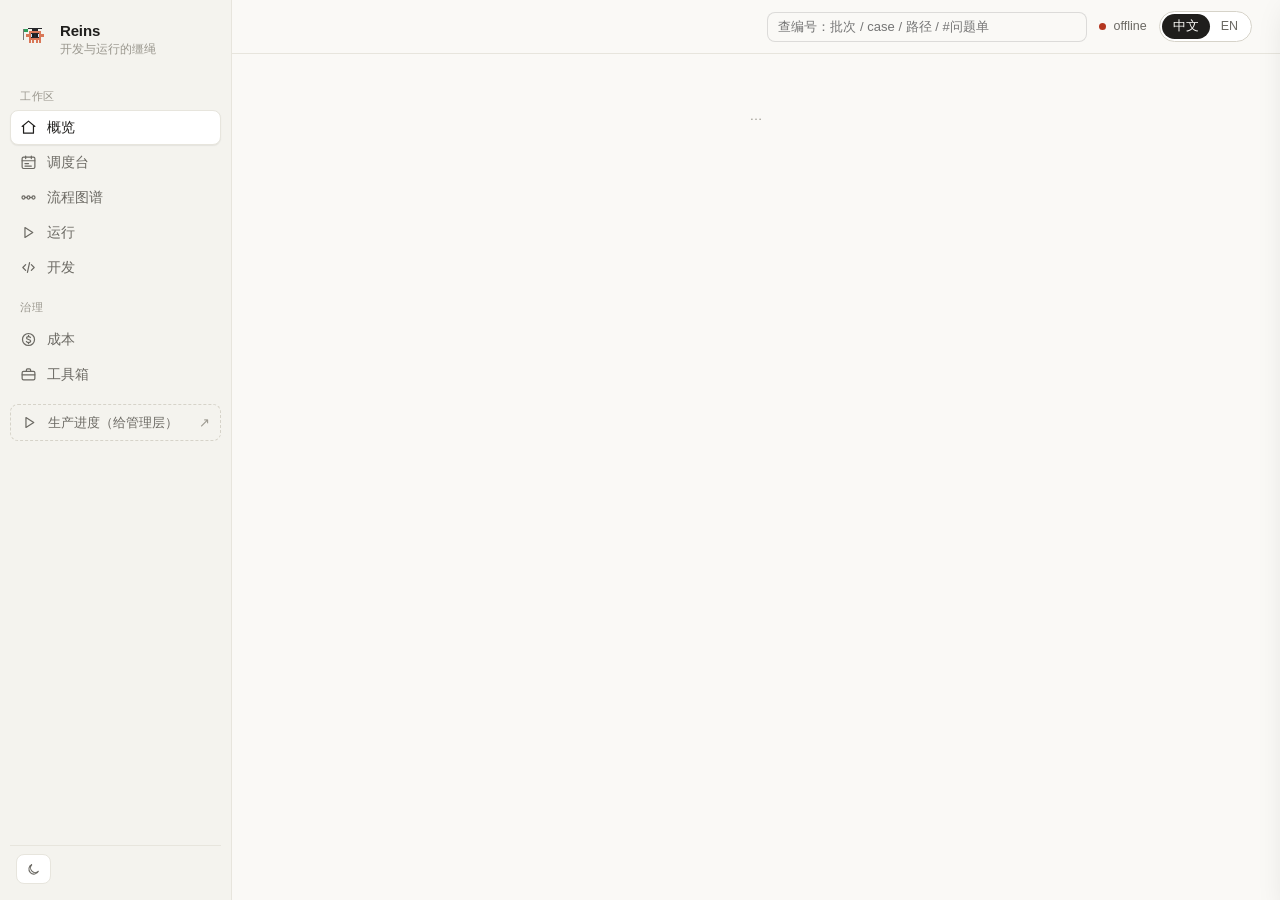
==== commit 8a164594: "board: search box on both pages (reins find) Co-Authored-By: Claude Opus 5.5 <noreply@anthropic.com>" ====
--- a/reins/board_ui/index.html
+++ b/reins/board_ui/index.html
@@ -32,5 +32,6 @@
 <link rel="stylesheet" href="ops.css">
 <script src="ops.js"></script>
 <script src="app.js"></script>
+<script src="find.js"></script>
 </body>
 </html>
--- a/reins/board_ui/app.css
+++ b/reins/board_ui/app.css
@@ -476,3 +476,18 @@
 .earlier-row { font-size: 12px; color: var(--muted); padding: 2px 0 2px 14px; }
 .pkg-dev { display: flex; flex-wrap: wrap; gap: 10px; margin-top: 6px; font-size: 12px; color: var(--muted); }
 .pkg-dev .dot { margin-right: 4px; }
+
+/* reins find search box (find.js) */
+.findbox { width: min(320px, 40vw); height: 30px; padding: 0 10px; border-radius: 8px; border: 1px solid var(--line, #8884);
+  background: var(--bg, #fff); color: inherit; font: inherit; font-size: 13px; }
+.findpanel { position: fixed; top: 56px; right: 16px; width: min(640px, calc(100vw - 32px)); max-height: calc(100vh - 80px); overflow: auto;
+  z-index: 30; padding: 14px 16px; border-radius: 12px; border: 1px solid var(--line, #8884); background: var(--bg, #fff);
+  box-shadow: 0 10px 30px #0003; font-size: 13px; overflow-wrap: anywhere; }
+.findpanel .fhead { display: flex; gap: 8px; align-items: center; margin-bottom: 8px; font-size: 14px; }
+.findpanel .fhead .fclose { margin-left: auto; }
+.findpanel table { border-collapse: collapse; width: 100%; }
+.findpanel th { text-align: left; vertical-align: top; padding: 3px 10px 3px 0; white-space: nowrap; font-weight: 500; opacity: .7; }
+.findpanel td { padding: 3px 0; }
+.findpanel ul { margin: 0; padding-left: 16px; }
+.findpanel .muted { opacity: .6; }
+@media (max-width: 600px) { .findbox { width: 34vw; } }
